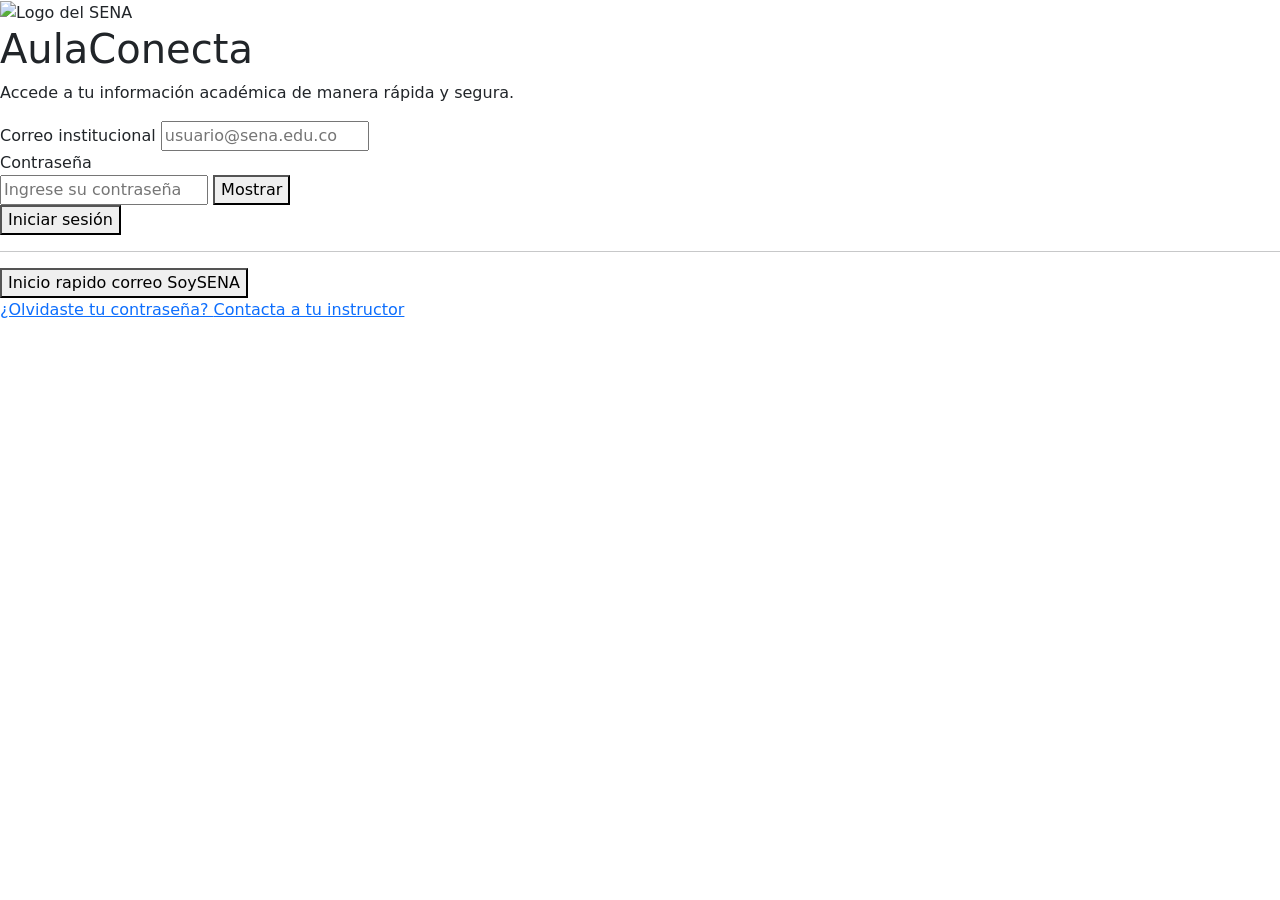
==== Login/index.html @ 4b15d09d "Se modifica el orden de los archivos, agregando cada uno en una carpeta especifica para el mejoramie" ====
<!DOCTYPE html>
<html lang="es">

<head>
    <meta charset="UTF-8">
    <meta name="viewport" content="width=device-width, initial-scale=1.0">
    <title>AulaConecta | Iniciar Sesión</title>
    <link rel="stylesheet" href="styles.css">
    <link href="https://cdn.jsdelivr.net/npm/bootstrap@5.3.7/dist/css/bootstrap.min.css" rel="stylesheet">
</head>

<body>

    <main class="login-container">
        <!-- Logo y nombre -->
        <section class="login-header">
            <img src="" alt="Logo del SENA" class="logo-sena">
            <h1>AulaConecta</h1>
            <p>
                Accede a tu información académica de manera rápida y segura.
            </p>
        </section>

        <!-- Formulario -->
        <section class="login-card">
            <form action="#" method="post">
                <!-- Correo -->
                <div class="form-group">
                    <label for="correo">
                        Correo institucional
                    </label>
                    <input type="email" id="correo" name="correo" placeholder="usuario@sena.edu.co" required>
                </div>

                <!-- Contraseña -->
                <div class="form-group">

                    <label for="password">
                        Contraseña
                    </label>

                    <div class="password-container">
                        <input type="password" id="password" name="password" placeholder="Ingrese su contraseña"
                            required>
                        <button type="button" id="mostrarPassword">
                            Mostrar
                        </button>
                    </div>

                </div>

                <!-- Botón principal -->
                <button type="submit" class="btn-login">
                    Iniciar sesión
                </button>
            </form>

            <hr>

            <!-- Google -->
            <button type="button" class="btn-google">
                Inicio rapido correo SoySENA
            </button>

            <!-- Enlaces -->
            <nav class="login-links">

                <a href="#">
                    ¿Olvidaste tu contraseña?
                </a>

                <a href="#">
                    Contacta a tu instructor
                </a>
            </nav>

        </section>
    </main>
    <script src=""></script>

</body>

</html>
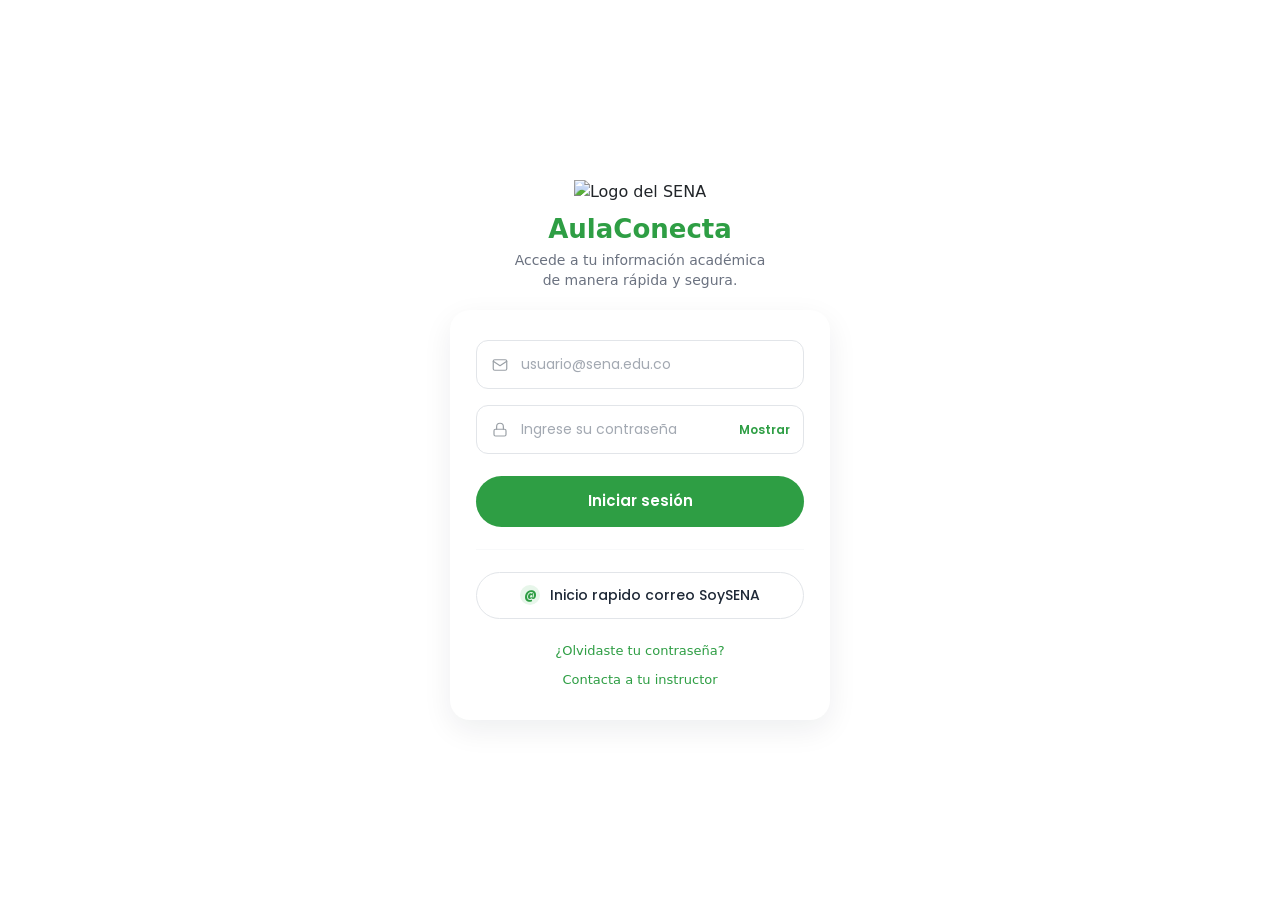
==== commit 2d63cf11: "Se incluye el CSS para mejorar la visualización del aplicativo" ====
--- a/Login/index.html
+++ b/Login/index.html
@@ -5,7 +5,7 @@
     <meta charset="UTF-8">
     <meta name="viewport" content="width=device-width, initial-scale=1.0">
     <title>AulaConecta | Iniciar Sesión</title>
-    <link rel="stylesheet" href="styles.css">
+    <link rel="stylesheet" href="style.css">
     <link href="https://cdn.jsdelivr.net/npm/bootstrap@5.3.7/dist/css/bootstrap.min.css" rel="stylesheet">
 </head>
 
--- a/Login/style.css
+++ b/Login/style.css
@@ -0,0 +1,326 @@
+@import url('https://fonts.googleapis.com/css2?family=Poppins:wght@400;500;600;700&display=swap');
+ 
+:root {
+  /* Verde institucional SENA (ajusten el hex si tienen la guía de marca exacta) */
+  --color-primary: #2E9E44;
+  --color-primary-dark: #237a35;
+  --color-primary-light: #e7f6ea;
+ 
+  --color-text: #1f2937;
+  --color-text-secondary: #6b7280;
+  --color-border: #e2e5e9;
+  --color-error: #e0433d;
+  --color-bg: #f7f8fa;
+  --color-white: #ffffff;
+ 
+  --radius-lg: 20px;
+  --radius-md: 12px;
+  --radius-pill: 999px;
+ 
+  --shadow-card: 0 10px 30px rgba(17, 24, 39, 0.07);
+  --font-main: 'Poppins', system-ui, -apple-system, sans-serif;
+}
+ 
+* {
+  box-sizing: border-box;
+}
+ 
+body {
+  margin: 0;
+  min-height: 100vh;
+  font-family: var(--font-main);
+  color: var(--color-text);
+  background-color: var(--color-bg);
+  -webkit-font-smoothing: antialiased;
+}
+ 
+/* ---------- Contenedor general ---------- */
+.login-container {
+  min-height: 100vh;
+  display: flex;
+  flex-direction: column;
+  align-items: center;
+  justify-content: center;
+  padding: 40px 20px;
+}
+ 
+/* ---------- Encabezado (logo + título + subtítulo) ---------- */
+.login-header {
+  text-align: center;
+  margin-bottom: 20px;
+}
+ 
+.logo-sena {
+  width: 60px;
+  height: 60px;
+  object-fit: contain;
+  margin-bottom: 6px;
+}
+ 
+.login-header h1 {
+  margin: 4px 0 6px;
+  font-size: 26px;
+  font-weight: 700;
+  color: var(--color-primary);
+}
+ 
+.login-header p {
+  margin: 0 auto;
+  max-width: 260px;
+  font-size: 14px;
+  line-height: 1.4;
+  color: var(--color-text-secondary);
+}
+ 
+/* ---------- (Opcional) Ilustración decorativa ----------
+   El mockup muestra un dibujo entre el encabezado y la tarjeta.
+   Si agregan <img class="login-illustration" src="..."> en el
+   HTML, ya queda estilizada automáticamente: */
+.login-illustration {
+  display: block;
+  width: 100%;
+  max-width: 200px;
+  height: auto;
+  margin: 4px auto 22px;
+}
+ 
+/* ---------- Tarjeta del formulario ---------- */
+.login-card {
+  width: 100%;
+  max-width: 380px;
+  background: var(--color-white);
+  border-radius: var(--radius-lg);
+  box-shadow: var(--shadow-card);
+  padding: 30px 26px;
+}
+ 
+/* ---------- Campos del formulario ---------- */
+.form-group {
+  position: relative;
+  margin-bottom: 16px;
+  text-align: left;
+}
+ 
+/* Los labels se mantienen en el HTML por accesibilidad,
+   pero se ocultan visualmente: el ícono + placeholder ya
+   comunican qué va en cada campo, igual que en el mockup. */
+.form-group label {
+  position: absolute;
+  width: 1px;
+  height: 1px;
+  overflow: hidden;
+  white-space: nowrap;
+  clip: rect(0 0 0 0);
+}
+ 
+.form-group input[type="email"],
+.form-group input[type="password"],
+.form-group input[type="text"] {
+  width: 100%;
+  padding: 13px 16px 13px 44px;
+  border: 1.5px solid var(--color-border);
+  border-radius: var(--radius-md);
+  font-family: var(--font-main);
+  font-size: 14px;
+  color: var(--color-text);
+  background-color: var(--color-white);
+  background-repeat: no-repeat;
+  background-position: 14px center;
+  background-size: 18px;
+  transition: border-color .2s ease, box-shadow .2s ease;
+}
+ 
+#correo {
+  background-image: url("data:image/svg+xml,%3Csvg xmlns='http://www.w3.org/2000/svg' viewBox='0 0 24 24' fill='none' stroke='%239aa0a6' stroke-width='1.6' stroke-linecap='round' stroke-linejoin='round'%3E%3Crect x='3' y='5' width='18' height='14' rx='2'/%3E%3Cpath d='M3 7l9 6 9-6'/%3E%3C/svg%3E");
+}
+ 
+#password {
+  background-image: url("data:image/svg+xml,%3Csvg xmlns='http://www.w3.org/2000/svg' viewBox='0 0 24 24' fill='none' stroke='%239aa0a6' stroke-width='1.6' stroke-linecap='round' stroke-linejoin='round'%3E%3Crect x='4' y='11' width='16' height='9' rx='2'/%3E%3Cpath d='M7.5 11V7.5a4.5 4.5 0 0 1 9 0V11'/%3E%3C/svg%3E");
+}
+ 
+.form-group input:focus {
+  outline: none;
+  border-color: var(--color-primary);
+  box-shadow: 0 0 0 3px var(--color-primary-light);
+}
+ 
+.form-group input::placeholder {
+  color: #a3a9b2;
+}
+ 
+/* Oculta el ícono nativo de "revelar contraseña" de Edge,
+   para que no choque con nuestro botón #mostrarPassword */
+input[type="password"]::-ms-reveal,
+input[type="password"]::-ms-clear {
+  display: none;
+}
+ 
+/* ---------- Estado de error (usado por script.js) ---------- */
+.form-group.error input {
+  border-color: var(--color-error);
+}
+ 
+.form-group .error-message {
+  display: block;
+  margin-top: 4px;
+  font-size: 12px;
+  color: var(--color-error);
+}
+ 
+/* ---------- Campo de contraseña + botón mostrar/ocultar ---------- */
+.password-container {
+  position: relative;
+}
+ 
+.password-container input {
+  padding-right: 68px;
+}
+ 
+#mostrarPassword {
+  position: absolute;
+  top: 50%;
+  right: 12px;
+  transform: translateY(-50%);
+  background: none;
+  border: none;
+  padding: 4px 2px;
+  font-family: var(--font-main);
+  font-size: 12px;
+  font-weight: 600;
+  color: var(--color-primary);
+  cursor: pointer;
+}
+ 
+#mostrarPassword:hover {
+  text-decoration: underline;
+}
+ 
+/* ---------- Botón principal "Iniciar sesión" ---------- */
+.btn-login {
+  width: 100%;
+  margin-top: 6px;
+  padding: 14px;
+  border: none;
+  border-radius: var(--radius-pill);
+  background: var(--color-primary);
+  color: var(--color-white);
+  font-family: var(--font-main);
+  font-size: 15px;
+  font-weight: 600;
+  cursor: pointer;
+  transition: background .2s ease, transform .1s ease, opacity .2s ease;
+}
+ 
+.btn-login:hover:not(:disabled) {
+  background: var(--color-primary-dark);
+}
+ 
+.btn-login:active:not(:disabled) {
+  transform: scale(0.98);
+}
+ 
+.btn-login:disabled,
+.btn-google:disabled {
+  opacity: .7;
+  cursor: not-allowed;
+}
+ 
+/* ---------- Separador ---------- */
+.login-card hr {
+  border: none;
+  border-top: 1px solid var(--color-border);
+  margin: 22px 0;
+}
+ 
+/* ---------- Botón "Inicio rápido correo SoySENA" ---------- */
+.btn-google {
+  width: 100%;
+  display: flex;
+  align-items: center;
+  justify-content: center;
+  gap: 10px;
+  padding: 12px;
+  border: 1.5px solid var(--color-border);
+  border-radius: var(--radius-pill);
+  background: var(--color-white);
+  font-family: var(--font-main);
+  font-size: 14px;
+  font-weight: 500;
+  color: var(--color-text);
+  cursor: pointer;
+  transition: background .2s ease, border-color .2s ease;
+}
+ 
+.btn-google::before {
+  content: "@";
+  display: inline-flex;
+  align-items: center;
+  justify-content: center;
+  width: 20px;
+  height: 20px;
+  border-radius: 50%;
+  background: var(--color-primary-light);
+  color: var(--color-primary);
+  font-size: 12px;
+  font-weight: 700;
+}
+ 
+.btn-google:hover:not(:disabled) {
+  background: #f7f8fa;
+  border-color: #d3d7dc;
+}
+ 
+/* ---------- Enlaces inferiores ---------- */
+.login-links {
+  display: flex;
+  flex-direction: column;
+  align-items: center;
+  gap: 10px;
+  margin-top: 22px;
+  font-size: 13px;
+}
+ 
+.login-links a {
+  color: var(--color-primary);
+  text-decoration: none;
+}
+ 
+.login-links a:hover {
+  text-decoration: underline;
+}
+ 
+/* ---------- Animación de error (usada por script.js) ---------- */
+@keyframes shake {
+  10%, 90% { transform: translateX(-2px); }
+  20%, 80% { transform: translateX(4px); }
+  30%, 50%, 70% { transform: translateX(-8px); }
+  40%, 60% { transform: translateX(8px); }
+}
+ 
+.shake {
+  animation: shake .4s ease;
+}
+ 
+/* ---------- Accesibilidad: foco visible ---------- */
+a:focus-visible,
+button:focus-visible,
+input:focus-visible {
+  outline: 2px solid var(--color-primary);
+  outline-offset: 2px;
+}
+ 
+/* ---------- Respeta preferencia de menos movimiento ---------- */
+@media (prefers-reduced-motion: reduce) {
+  .shake { animation: none; }
+  .btn-login, .btn-google { transition: none; }
+}
+ 
+/* ---------- Responsive ---------- */
+@media (max-width: 400px) {
+  .login-card {
+    padding: 24px 20px;
+  }
+  .login-header h1 {
+    font-size: 24px;
+  }
+}
